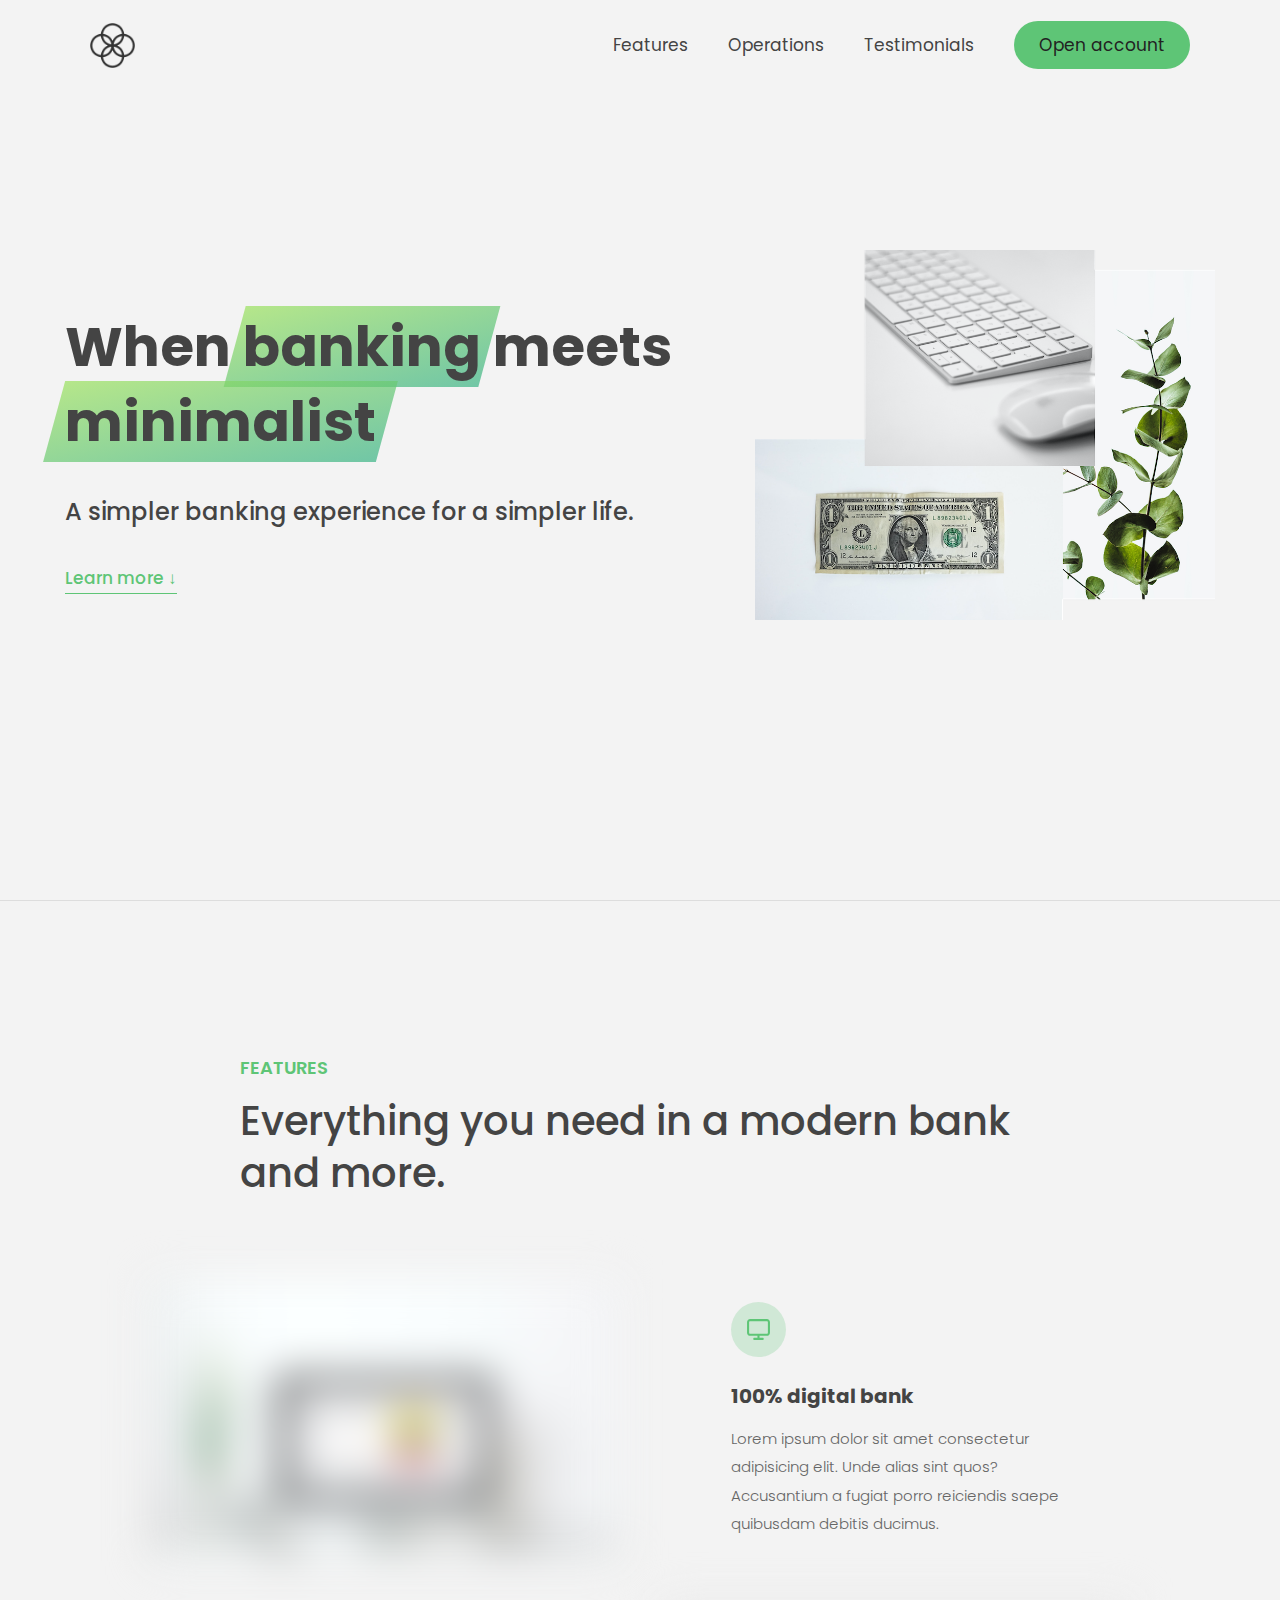
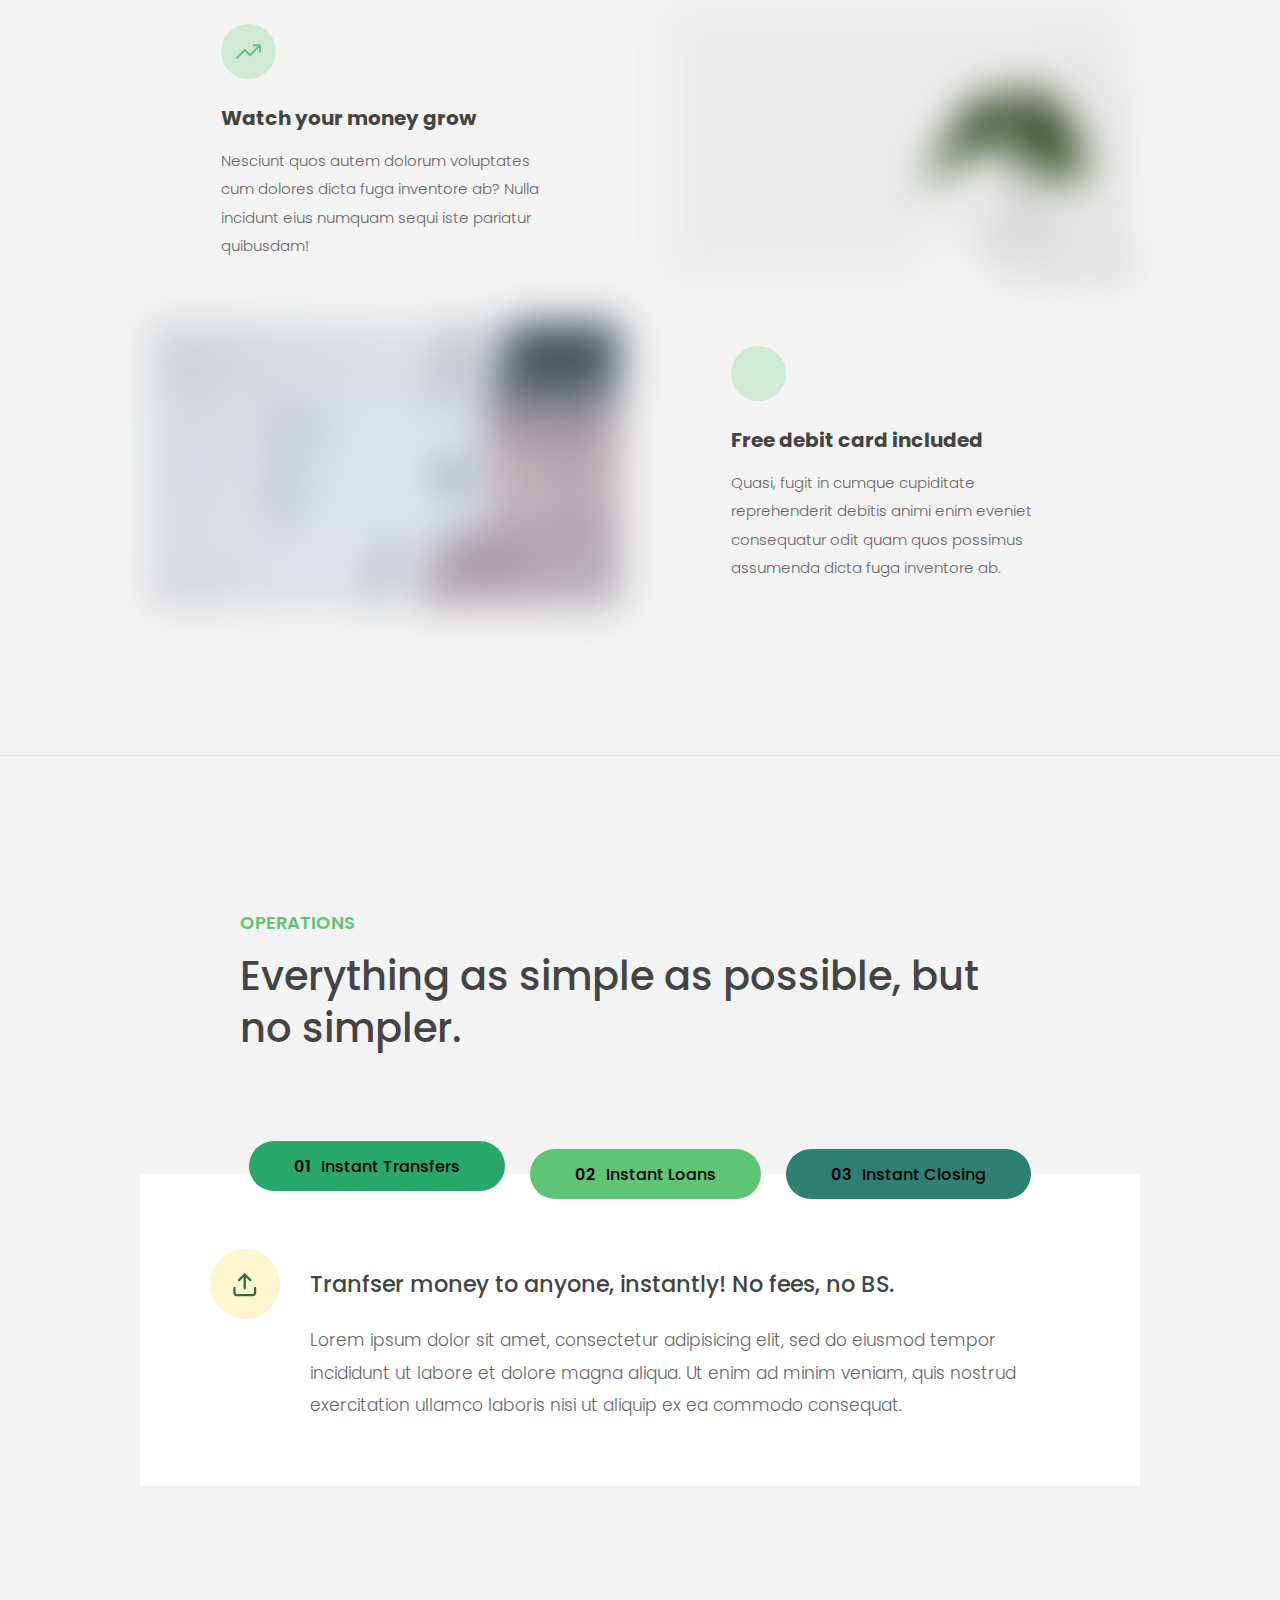
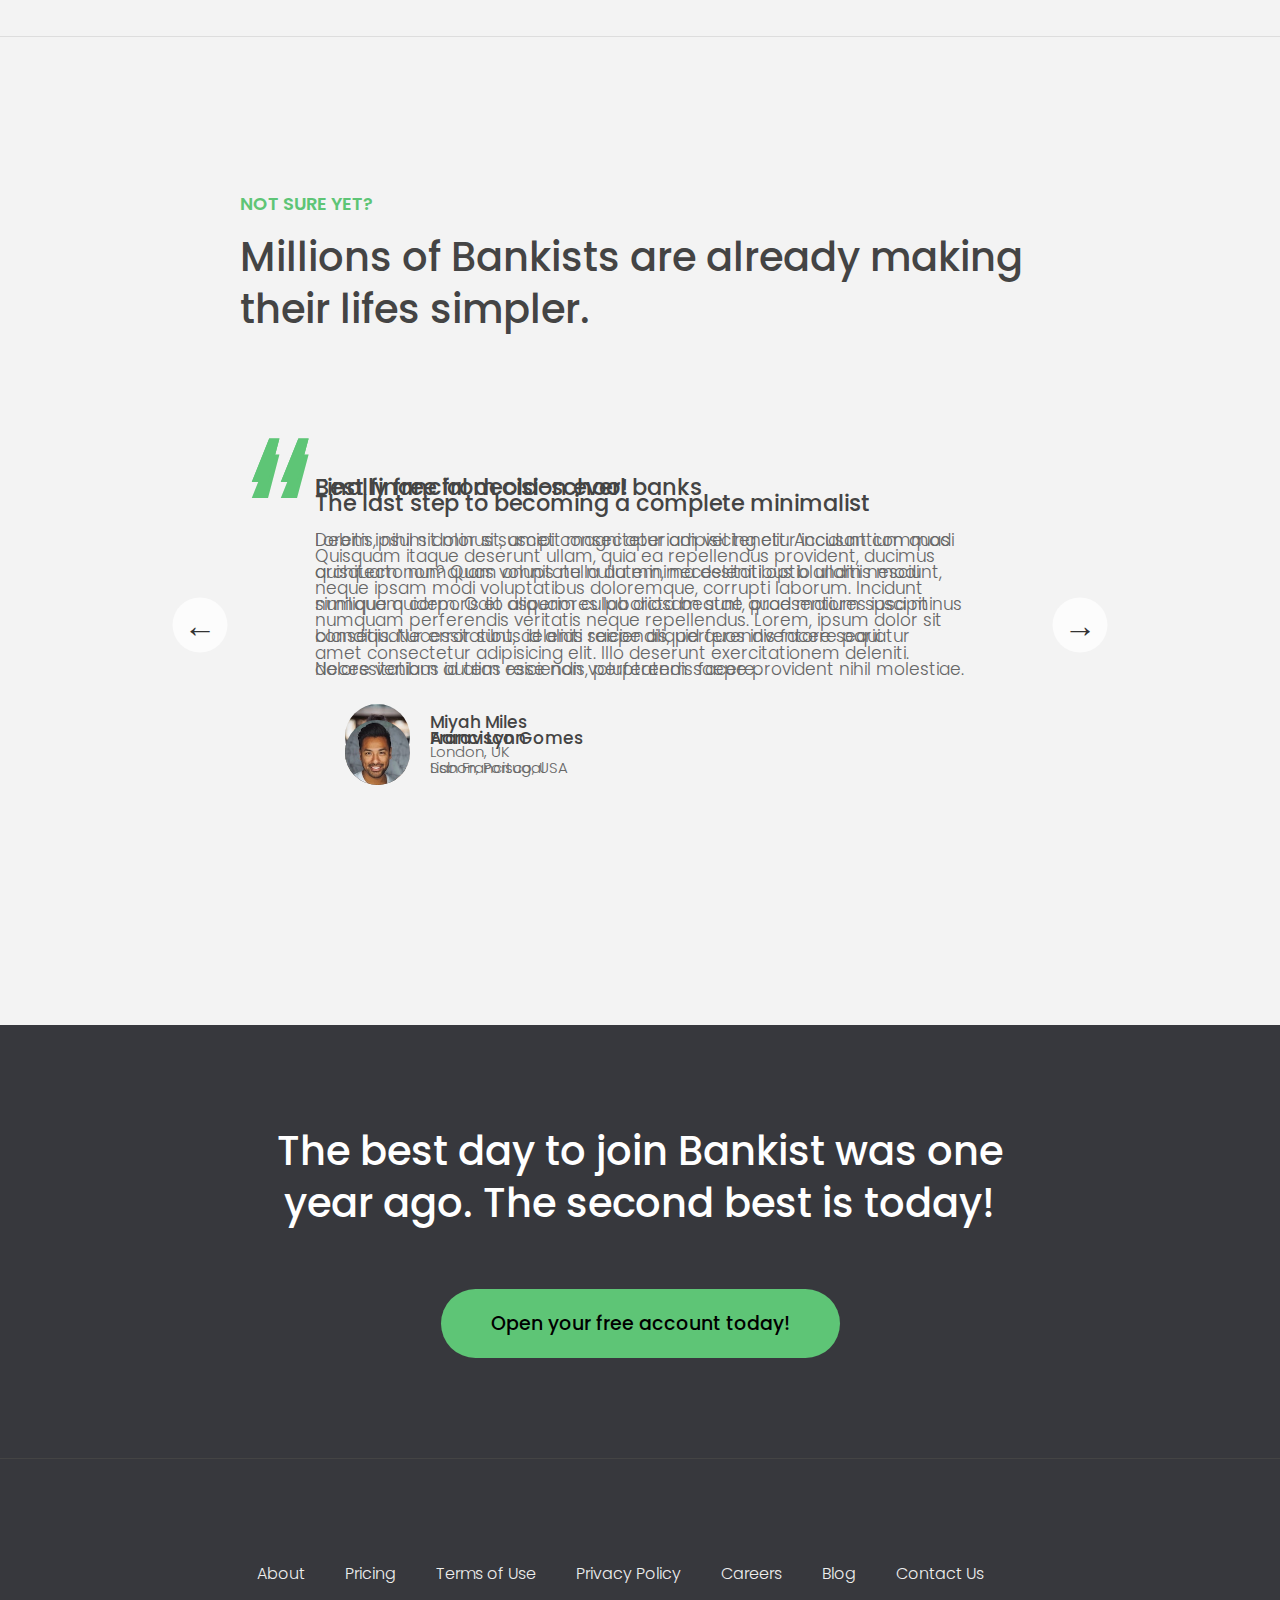
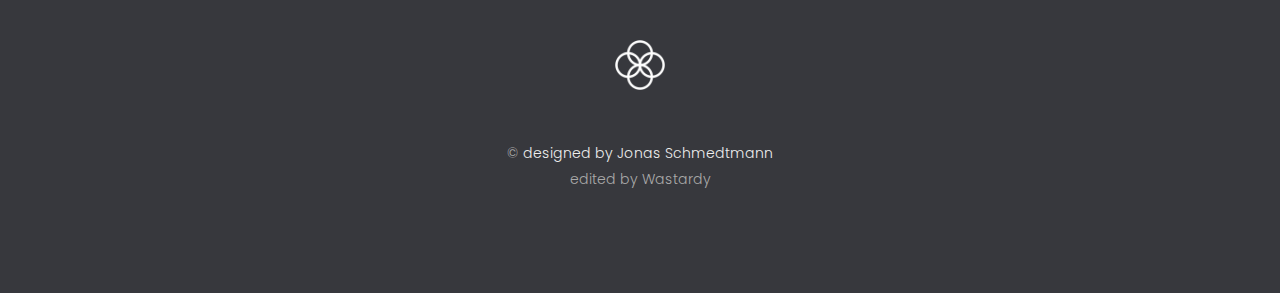
==== website.html @ ee753b6b "add initial files for work with bank website part" ====
<!DOCTYPE html>
<html lang="en">
    <head>
        <meta charset="UTF-8" />
        <meta name="viewport" content="width=device-width, initial-scale=1.0" />
        <meta http-equiv="X-UA-Compatible" content="ie=edge" />
        <link rel="shortcut icon" type="image/png" href="img/icon.png" />

        <link
            href="https://fonts.googleapis.com/css?family=Poppins:300,400,500,600&display=swap"
            rel="stylesheet"
        />
        <link rel="stylesheet" href="./css/website.css" />
        <title>Web Bank | When Banking meets Minimalist</title>
    </head>
    <body>
        <header class="header">
            <nav class="nav">
                <img
                    src="./images/logo.png"
                    alt="Bank logo"
                    class="nav__logo"
                    id="logo"
                />
                <ul class="nav__links">
                    <li class="nav__item">
                        <a class="nav__link" href="#section--1">
                            Features
                        </a>
                    </li>
                    <li class="nav__item">
                        <a class="nav__link" href="#section--2">
                            Operations
                        </a>
                    </li>
                    <li class="nav__item">
                        <a class="nav__link" href="#section--3">
                            Testimonials
                        </a>
                    </li>
                    <li class="nav__item">
                        <a class="nav__link nav__link--btn btn--show-modal" href="#">
                            Open account
                        </a>
                    </li>
                </ul>
            </nav>

            <div class="header__title">
                <h1>
                When
                <!-- Green highlight effect -->
                <span class="highlight">banking</span>
                meets<br />
                <span class="highlight">minimalist</span>
                </h1>
                <h4>A simpler banking experience for a simpler life.</h4>
                <button class="btn--text btn--scroll-to">Learn more &DownArrow;</button>
                <img
                    src="./images/hero.png"
                    class="header__img"
                    alt="Minimalist bank items"
                />
            </div>
        </header>

        <section class="section" id="section--1">
            <div class="section__title">
                <h2 class="section__description">Features</h2>
                <h3 class="section__header">
                    Everything you need in a modern bank and more.
                </h3>
            </div>

            <div class="features">
                <img
                    src="./images/digital_lazy.jpg"
                    data-src="img/digital.jpg"
                    alt="Computer"
                    class="features__img lazy-img"
                />
                <div class="features__feature">
                    <div class="features__icon">
                        <svg>
                        <use xlink:href="./images/icons.svg#icon-monitor"></use>
                        </svg>
                    </div>
                    <h5 class="features__header">100% digital bank</h5>
                    <p>
                        Lorem ipsum dolor sit amet consectetur adipisicing elit. Unde alias
                        sint quos? Accusantium a fugiat porro reiciendis saepe quibusdam
                        debitis ducimus.
                    </p>
                </div>

                <div class="features__feature">
                    <div class="features__icon">
                        <svg>
                            <use xlink:href="./images/icons.svg#icon-trending-up"></use>
                        </svg>
                    </div>
                    <h5 class="features__header">Watch your money grow</h5>
                    <p>
                        Nesciunt quos autem dolorum voluptates cum dolores dicta fuga
                        inventore ab? Nulla incidunt eius numquam sequi iste pariatur
                        quibusdam!
                    </p>
                </div>
                <img
                    src="./images/grow_lazy.jpg"
                    data-src="img/grow.jpg"
                    alt="Plant"
                    class="features__img lazy-img"
                />

                <img
                    src="./images/card_lazy.jpg"
                    data-src="img/card.jpg"
                    alt="Credit card"
                    class="features__img lazy-img"
                />
                <div class="features__feature">
                    <div class="features__icon">
                        <svg>
                            <use xlink:href="img/icons.svg#icon-credit-card"></use>
                        </svg>
                    </div>
                    <h5 class="features__header">Free debit card included</h5>
                    <p>
                        Quasi, fugit in cumque cupiditate reprehenderit debitis animi enim
                        eveniet consequatur odit quam quos possimus assumenda dicta fuga
                        inventore ab.
                    </p>
                </div>
            </div>
        </section>

        <section class="section" id="section--2">
            <div class="section__title">
                <h2 class="section__description">Operations</h2>
                <h3 class="section__header">
                    Everything as simple as possible, but no simpler.
                </h3>
            </div>

            <div class="operations">
                <div class="operations__tab-container">
                    <button
                        class="btn operations__tab operations__tab--1 operations__tab--active"
                        data-tab="1"
                    >
                        <span>01</span>Instant Transfers
                    </button>
                    <button class="btn operations__tab operations__tab--2" data-tab="2">
                        <span>02</span>Instant Loans
                    </button>
                    <button class="btn operations__tab operations__tab--3" data-tab="3">
                        <span>03</span>Instant Closing
                    </button>
                </div>

                <div class="operations__content operations__content--1 operations__content--active">
                    <div class="operations__icon operations__icon--1">
                        <svg>
                            <use xlink:href="./images/icons.svg#icon-upload"></use>
                        </svg>
                    </div>
                    <h5 class="operations__header">
                        Tranfser money to anyone, instantly! No fees, no BS.
                    </h5>
                    <p>
                        Lorem ipsum dolor sit amet, consectetur adipisicing elit, sed do
                        eiusmod tempor incididunt ut labore et dolore magna aliqua. Ut enim
                        ad minim veniam, quis nostrud exercitation ullamco laboris nisi ut
                        aliquip ex ea commodo consequat.
                    </p>
                </div>

                <div class="operations__content operations__content--2">
                    <div class="operations__icon operations__icon--2">
                        <svg>
                            <use xlink:href="./images/icons.svg#icon-home"></use>
                        </svg>
                    </div>
                    <h5 class="operations__header">
                        Buy a home or make your dreams come true, with instant loans.
                    </h5>
                    <p>
                        Duis aute irure dolor in reprehenderit in voluptate velit esse
                        cillum dolore eu fugiat nulla pariatur. Excepteur sint occaecat
                        cupidatat non proident, sunt in culpa qui officia deserunt mollit
                        anim id est laborum.
                    </p>
                </div>

                <div class="operations__content operations__content--3">
                    <div class="operations__icon operations__icon--3">
                        <svg>
                        <use xlink:href="img/icons.svg#icon-user-x"></use>
                        </svg>
                    </div>
                    <h5 class="operations__header">
                        No longer need your account? No problem! Close it instantly.
                    </h5>
                    <p>
                        Excepteur sint occaecat cupidatat non proident, sunt in culpa qui
                        officia deserunt mollit anim id est laborum. Ut enim ad minim
                        veniam, quis nostrud exercitation ullamco laboris nisi ut aliquip ex
                        ea commodo consequat.
                    </p>
                </div>
            </div>
        </section>

        <section class="section" id="section--3">
            <div class="section__title section__title--testimonials">
                <h2 class="section__description">Not sure yet?</h2>
                <h3 class="section__header">
                    Millions of Bankists are already making their lifes simpler.
                </h3>
            </div>

            <div class="slider">
                <div class="slide slide--1">
                    <div class="testimonial">
                        <h5 class="testimonial__header">Best financial decision ever!</h5>
                        <blockquote class="testimonial__text">
                            Lorem ipsum dolor sit, amet consectetur adipisicing elit.
                            Accusantium quas quisquam non? Quas voluptate nulla minima
                            deleniti optio ullam nesciunt, numquam corporis et asperiores
                            laboriosam sunt, praesentium suscipit blanditiis. Necessitatibus
                            id alias reiciendis, perferendis facere pariatur dolore veniam
                            autem esse non voluptatem saepe provident nihil molestiae.
                        </blockquote>
                        <address class="testimonial__author">
                            <img 
                                src="./images/user_1.jpg" 
                                alt="" 
                                class="testimonial__photo"
                            />
                            <h6 class="testimonial__name">Aarav Lynn</h6>
                            <p class="testimonial__location">San Francisco, USA</p>
                        </address>
                    </div>
                </div>

                <div class="slide slide--2">
                    <div class="testimonial">
                        <h5 class="testimonial__header">
                            The last step to becoming a complete minimalist
                        </h5>
                        <blockquote class="testimonial__text">
                            Quisquam itaque deserunt ullam, quia ea repellendus provident,
                            ducimus neque ipsam modi voluptatibus doloremque, corrupti
                            laborum. Incidunt numquam perferendis veritatis neque repellendus.
                            Lorem, ipsum dolor sit amet consectetur adipisicing elit. Illo
                            deserunt exercitationem deleniti.
                        </blockquote>
                        <address class="testimonial__author">
                            <img 
                                src="./images/user_2.jpg" 
                                alt="" 
                                class="testimonial__photo" 
                            />
                            <h6 class="testimonial__name">Miyah Miles</h6>
                            <p class="testimonial__location">London, UK</p>
                        </address>
                </div>
                </div>

                <div class="slide slide--3">
                    <div class="testimonial">
                        <h5 class="testimonial__header">
                            Finally free from old-school banks
                        </h5>
                        <blockquote class="testimonial__text">
                            Debitis, nihil sit minus suscipit magni aperiam vel tenetur
                            incidunt commodi architecto numquam omnis nulla autem,
                            necessitatibus blanditiis modi similique quidem. Odio aliquam
                            culpa dicta beatae quod maiores ipsa minus consequatur error sunt,
                            deleniti saepe aliquid quos inventore sequi. Necessitatibus id
                            alias reiciendis, perferendis facere.
                        </blockquote>
                        <address class="testimonial__author">
                            <img 
                                src="./images/user_3.jpg" 
                                alt="" 
                                class="testimonial__photo" 
                            />
                            <h6 class="testimonial__name">Francisco Gomes</h6>
                            <p class="testimonial__location">Lisbon, Portugal</p>
                        </address>
                    </div>
                </div>

                <!-- <div class="slide"><img src="img/img-1.jpg" alt="Photo 1" /></div>
                <div class="slide"><img src="img/img-2.jpg" alt="Photo 2" /></div>
                <div class="slide"><img src="img/img-3.jpg" alt="Photo 3" /></div>
                <div class="slide"><img src="img/img-4.jpg" alt="Photo 4" /></div> -->
                <button class="slider__btn slider__btn--left">
                    &larr;
                </button>
                <button class="slider__btn slider__btn--right">
                    &rarr;
                </button>
                <div class="dots"></div>
            </div>
        </section>

        <section class="section section--sign-up">
            <div class="section__title">
                <h3 class="section__header">
                    The best day to join Bankist was one year 
                    ago. The second best is today!
                </h3>
            </div>
            <button class="btn btn--show-modal">
                Open your free account today!
            </button>
        </section>

        <footer class="footer">
            <ul class="footer__nav">
                <li class="footer__item">
                    <a class="footer__link" href="#">About</a>
                </li>
                <li class="footer__item">
                    <a class="footer__link" href="#">Pricing</a>
                </li>
                <li class="footer__item">
                    <a class="footer__link" href="#">Terms of Use</a>
                </li>
                <li class="footer__item">
                    <a class="footer__link" href="#">Privacy Policy</a>
                </li>
                <li class="footer__item">
                    <a class="footer__link" href="#">Careers</a>
                </li>
                <li class="footer__item">
                    <a class="footer__link" href="#">Blog</a>
                </li>
                <li class="footer__item">
                    <a class="footer__link" href="#">Contact Us</a>
                </li>
            </ul>
            <img 
                src="./images/icon.png" 
                alt="Logo" 
                class="footer__logo" 
            />
            <p class="footer__copyright">
                &copy;
                <a
                    class="footer__link twitter-link"
                    target="_blank"
                    href="https://twitter.com/jonasschmedtman"
                >
                    designed by  Jonas Schmedtmann
                </a>
                
            </p>
            <p class="footer__copyright">edited by Wastardy</p>
        </footer>

        <div class="modal hidden">
            <button class="btn--close-modal">
                &times;
            </button>
            <h2 class="modal__header">
                Open your bank account <br />in just 
                <span class="highlight">5 minutes</span>
            </h2>
            <form class="modal__form">
                <label>First Name</label>
                <input type="text" />
                <label>Last Name</label>
                <input type="text" />
                <label>Email Address</label>
                <input type="email" />
                <button class="btn">Next step &rarr;</button>
            </form>
        </div>
        <div class="overlay hidden"></div>

        <script src="./js/website.js"></script>
    </body>
</html>
---- css/website.css ----
/* The page is NOT responsive. You can implement responsiveness yourself if you wanna have some fun 😃 */

:root {
    --color-primary: #5ec576;
    --color-secondary: #28a969;
    --color-tertiary: #2e8075;
    --color-primary-darker: #4bbb7d;
    --color-secondary-darker: #266f4a;
    --color-tertiary-darker: #26433e;
    --color-primary-opacity: #5ec5763a;
    --color-secondary-opacity: #ffcd0331;
    --color-tertiary-opacity: #ff58602d;
    --gradient-primary: linear-gradient(to top left, #39b385, #9be15d);
    --gradient-secondary: linear-gradient(to top left, #266f4a, #63e4a1);
}

* {
    margin: 0;
    padding: 0;
    box-sizing: inherit;
}

html {
    font-size: 62.5%;
    box-sizing: border-box;
}

body {
    font-family: 'Poppins', sans-serif;
    font-weight: 300;
    color: #444;
    line-height: 1.9;
    background-color: #f3f3f3;
}

/* GENERAL ELEMENTS */
.section {
    padding: 15rem 3rem;
    border-top: 1px solid #ddd;

    transition: transform 1s, opacity 1s;
}

.section--hidden {
    opacity: 0;
    transform: translateY(8rem);
}

.section__title {
    max-width: 80rem;
    margin: 0 auto 8rem auto;
}

.section__description {
    font-size: 1.8rem;
    font-weight: 600;
    text-transform: uppercase;
    color: var(--color-primary);
    margin-bottom: 1rem;
}

.section__header {
    font-size: 4rem;
    line-height: 1.3;
    font-weight: 500;
}

.btn {
    display: inline-block;
    background-color: var(--color-primary);
    font-size: 1.6rem;
    font-family: inherit;
    font-weight: 500;
    border: none;
    padding: 1.25rem 4.5rem;
    border-radius: 10rem;
    cursor: pointer;
    transition: all 0.3s;
}

.btn:hover {
    background-color: var(--color-primary-darker);
}

.btn--text {
    display: inline-block;
    background: none;
    font-size: 1.7rem;
    font-family: inherit;
    font-weight: 500;
    color: var(--color-primary);
    border: none;
    border-bottom: 1px solid currentColor;
    padding-bottom: 2px;
    cursor: pointer;
    transition: all 0.3s;
}

p {
    color: #666;
}

/* This is BAD for accessibility! Don't do in the real world! */
button:focus {
    outline: none;
}

img {
    transition: filter 0.5s;
}

.lazy-img {
    filter: blur(20px);
}

/* NAVIGATION */
.nav {
    display: flex;
    justify-content: space-between;
    align-items: center;
    height: 9rem;
    width: 100%;
    padding: 0 6rem;
    z-index: 100;
}

/* nav and stickly class at the same time */
.nav.sticky {
    position: fixed;
    background-color: rgba(255, 255, 255, 0.95);
}

.nav__logo {
    height: 4.5rem;
    transition: all 0.3s;
}

.nav__links {
    display: flex;
    align-items: center;
    list-style: none;
}

.nav__item {
    margin-left: 4rem;
}

.nav__link:link,
.nav__link:visited {
    font-size: 1.7rem;
    font-weight: 400;
    color: inherit;
    text-decoration: none;
    display: block;
    transition: all 0.3s;
}

.nav__link--btn:link,
.nav__link--btn:visited {
    padding: 0.8rem 2.5rem;
    border-radius: 3rem;
    background-color: var(--color-primary);
    color: #222;
}

.nav__link--btn:hover,
.nav__link--btn:active {
    color: inherit;
    background-color: var(--color-primary-darker);
    color: #333;
}

/* HEADER */
.header {
    padding: 0 3rem;
    height: 100vh;
    display: flex;
    flex-direction: column;
    align-items: center;
}

.header__title {
    flex: 1;

    max-width: 115rem;
    display: grid;
    grid-template-columns: 3fr 2fr;
    row-gap: 3rem;
    align-content: center;
    justify-content: center;

    align-items: start;
    justify-items: start;
}

h1 {
    font-size: 5.5rem;
    line-height: 1.35;
}

h4 {
    font-size: 2.4rem;
    font-weight: 500;
}

.header__img {
    width: 100%;
    grid-column: 2 / 3;
    grid-row: 1 / span 4;
    transform: translateY(-6rem);
}

.highlight {
    position: relative;
}

.highlight::after {
    display: block;
    content: '';
    position: absolute;
    bottom: 0;
    left: 0;
    height: 100%;
    width: 100%;
    z-index: -1;
    opacity: 0.7;
    transform: scale(1.07, 1.05) skewX(-15deg);
    background-image: var(--gradient-primary);
}

/* FEATURES */
.features {
    display: grid;
    grid-template-columns: 1fr 1fr;
    gap: 4rem;
    margin: 0 12rem;
}

.features__img {
    width: 100%;
}

.features__feature {
    align-self: center;
    justify-self: center;
    width: 70%;
    font-size: 1.5rem;
}

.features__icon {
    display: flex;
    align-items: center;
    justify-content: center;
    background-color: var(--color-primary-opacity);
    height: 5.5rem;
    width: 5.5rem;
    border-radius: 50%;
    margin-bottom: 2rem;
}

.features__icon svg {
    height: 2.5rem;
    width: 2.5rem;
    fill: var(--color-primary);
}

.features__header {
    font-size: 2rem;
    margin-bottom: 1rem;
}

/* OPERATIONS */
.operations {
    max-width: 100rem;
    margin: 12rem auto 0 auto;

    background-color: #fff;
}

.operations__tab-container {
    display: flex;
    justify-content: center;
}

.operations__tab {
    margin-right: 2.5rem;
    transform: translateY(-50%);
}

.operations__tab span {
    margin-right: 1rem;
    font-weight: 600;
    display: inline-block;
}

.operations__tab--1 {
    background-color: var(--color-secondary);
}

.operations__tab--1:hover {
    background-color: var(--color-secondary-darker);
}

.operations__tab--3 {
    background-color: var(--color-tertiary);
    margin: 0;
}

.operations__tab--3:hover {
    background-color: var(--color-tertiary-darker);
}

.operations__tab--active {
    transform: translateY(-66%);
}

.operations__content {
    display: none;

    /* JUST PRESENTATIONAL */
    font-size: 1.7rem;
    padding: 2.5rem 7rem 6.5rem 7rem;
}

.operations__content--active {
    display: grid;
    grid-template-columns: 7rem 1fr;
    column-gap: 3rem;
    row-gap: 0.5rem;
}

.operations__header {
    font-size: 2.25rem;
    font-weight: 500;
    align-self: center;
}

.operations__icon {
    display: flex;
    align-items: center;
    justify-content: center;
    height: 7rem;
    width: 7rem;
    border-radius: 50%;
}

.operations__icon svg {
    height: 2.75rem;
    width: 2.75rem;
}

.operations__content p {
    grid-column: 2;
}

.operations__icon--1 {
    background-color: var(--color-secondary-opacity);
}
.operations__icon--2 {
    background-color: var(--color-primary-opacity);
}
.operations__icon--3 {
    background-color: var(--color-tertiary-opacity);
}
.operations__icon--1 svg {
    fill: var(--color-secondary-darker);
}
.operations__icon--2 svg {
    fill: var(--color-primary);
}
.operations__icon--3 svg {
    fill: var(--color-tertiary);
}

/* SLIDER */
.slider {
    max-width: 100rem;
    height: 50rem;
    margin: 0 auto;
    position: relative;

    /* IN THE END */
    overflow: hidden;
}

.slide {
    position: absolute;
    top: 0;
    width: 100%;
    height: 50rem;

    display: flex;
    align-items: center;
    justify-content: center;

    /* THIS creates the animation! */
    transition: transform 1s;
}

.slide > img {
    /* Only for images that have different size than slide */
    width: 100%;
    height: 100%;
    object-fit: cover;
}

.slider__btn {
    position: absolute;
    top: 50%;
    z-index: 10;

    border: none;
    background: rgba(255, 255, 255, 0.7);
    font-family: inherit;
    color: #333;
    border-radius: 50%;
    height: 5.5rem;
    width: 5.5rem;
    font-size: 3.25rem;
    cursor: pointer;
}

.slider__btn--left {
    left: 6%;
    transform: translate(-50%, -50%);
}

.slider__btn--right {
    right: 6%;
    transform: translate(50%, -50%);
}

.dots {
    position: absolute;
    bottom: 5%;
    left: 50%;
    transform: translateX(-50%);
    display: flex;
}

.dots__dot {
    border: none;
    background-color: #b9b9b9;
    opacity: 0.7;
    height: 1rem;
    width: 1rem;
    border-radius: 50%;
    margin-right: 1.75rem;
    cursor: pointer;
    transition: all 0.5s;

    /* Only necessary when overlying images */
    /* box-shadow: 0 0.6rem 1.5rem rgba(0, 0, 0, 0.7); */
}

.dots__dot:last-child {
    margin: 0;
}

.dots__dot--active {
    /* background-color: #fff; */
    background-color: #888;
    opacity: 1;
}

/* TESTIMONIALS */
.testimonial {
    width: 65%;
    position: relative;
}

.testimonial::before {
    content: '\201C';
    position: absolute;
    top: -5.7rem;
    left: -6.8rem;
    line-height: 1;
    font-size: 20rem;
    font-family: inherit;
    color: var(--color-primary);
    z-index: -1;
}

.testimonial__header {
    font-size: 2.25rem;
    font-weight: 500;
    margin-bottom: 1.5rem;
}

.testimonial__text {
    font-size: 1.7rem;
    margin-bottom: 3.5rem;
    color: #666;
}

.testimonial__author {
    margin-left: 3rem;
    font-style: normal;

    display: grid;
    grid-template-columns: 6.5rem 1fr;
    column-gap: 2rem;
}

.testimonial__photo {
    grid-row: 1 / span 2;
    width: 6.5rem;
    border-radius: 50%;
}

.testimonial__name {
    font-size: 1.7rem;
    font-weight: 500;
    align-self: end;
    margin: 0;
}

.testimonial__location {
    font-size: 1.5rem;
}

.section__title--testimonials {
    margin-bottom: 4rem;
}

/* SIGNUP */
.section--sign-up {
    background-color: #37383d;
    border-top: none;
    border-bottom: 1px solid #444;
    text-align: center;
    padding: 10rem 3rem;
}

.section--sign-up .section__header {
    color: #fff;
    text-align: center;
}

.section--sign-up .section__title {
    margin-bottom: 6rem;
}

.section--sign-up .btn {
    font-size: 1.9rem;
    padding: 2rem 5rem;
}

/* FOOTER */
.footer {
    padding: 10rem 3rem;
    background-color: #37383d;
}

.footer__nav {
    list-style: none;
    display: flex;
    justify-content: center;
    margin-bottom: 5rem;
}

.footer__item {
    margin-right: 4rem;
}

.footer__link {
    font-size: 1.6rem;
    color: #eee;
    text-decoration: none;
}

.footer__logo {
    height: 5rem;
    display: block;
    margin: 0 auto;
    margin-bottom: 5rem;
}

.footer__copyright {
    font-size: 1.4rem;
    color: #aaa;
    text-align: center;
}

.footer__copyright .footer__link {
    font-size: 1.4rem;
}

/* MODAL WINDOW */
.modal {
    position: fixed;
    top: 50%;
    left: 50%;
    transform: translate(-50%, -50%);
    max-width: 60rem;
    background-color: #f3f3f3;
    padding: 5rem 6rem;
    box-shadow: 0 4rem 6rem rgba(0, 0, 0, 0.3);
    z-index: 1000;
    transition: all 0.5s;
}

.overlay {
    position: fixed;
    top: 0;
    left: 0;
    width: 100%;
    height: 100%;
    background-color: rgba(0, 0, 0, 0.5);
    backdrop-filter: blur(4px);
    z-index: 100;
    transition: all 0.5s;
}

.modal__header {
    font-size: 3.25rem;
    margin-bottom: 4.5rem;
    line-height: 1.5;
}

.modal__form {
    margin: 0 3rem;
    display: grid;
    grid-template-columns: 1fr 2fr;
    align-items: center;
    gap: 2.5rem;
}

.modal__form label {
    font-size: 1.7rem;
    font-weight: 500;
}

.modal__form input {
    font-size: 1.7rem;
    padding: 1rem 1.5rem;
    border: 1px solid #ddd;
    border-radius: 0.5rem;
}

.modal__form button {
    grid-column: 1 / span 2;
    justify-self: center;
    margin-top: 1rem;
}

.btn--close-modal {
    font-family: inherit;
    color: inherit;
    position: absolute;
    top: 0.5rem;
    right: 2rem;
    font-size: 4rem;
    cursor: pointer;
    border: none;
    background: none;
}

.hidden {
    visibility: hidden;
    opacity: 0;
}

/* COOKIE MESSAGE */
.cookie-message {
    display: flex;
    align-items: center;
    justify-content: space-evenly;
    width: 100%;
    background-color: white;
    color: #bbb;
    font-size: 1.5rem;
    font-weight: 400;
}
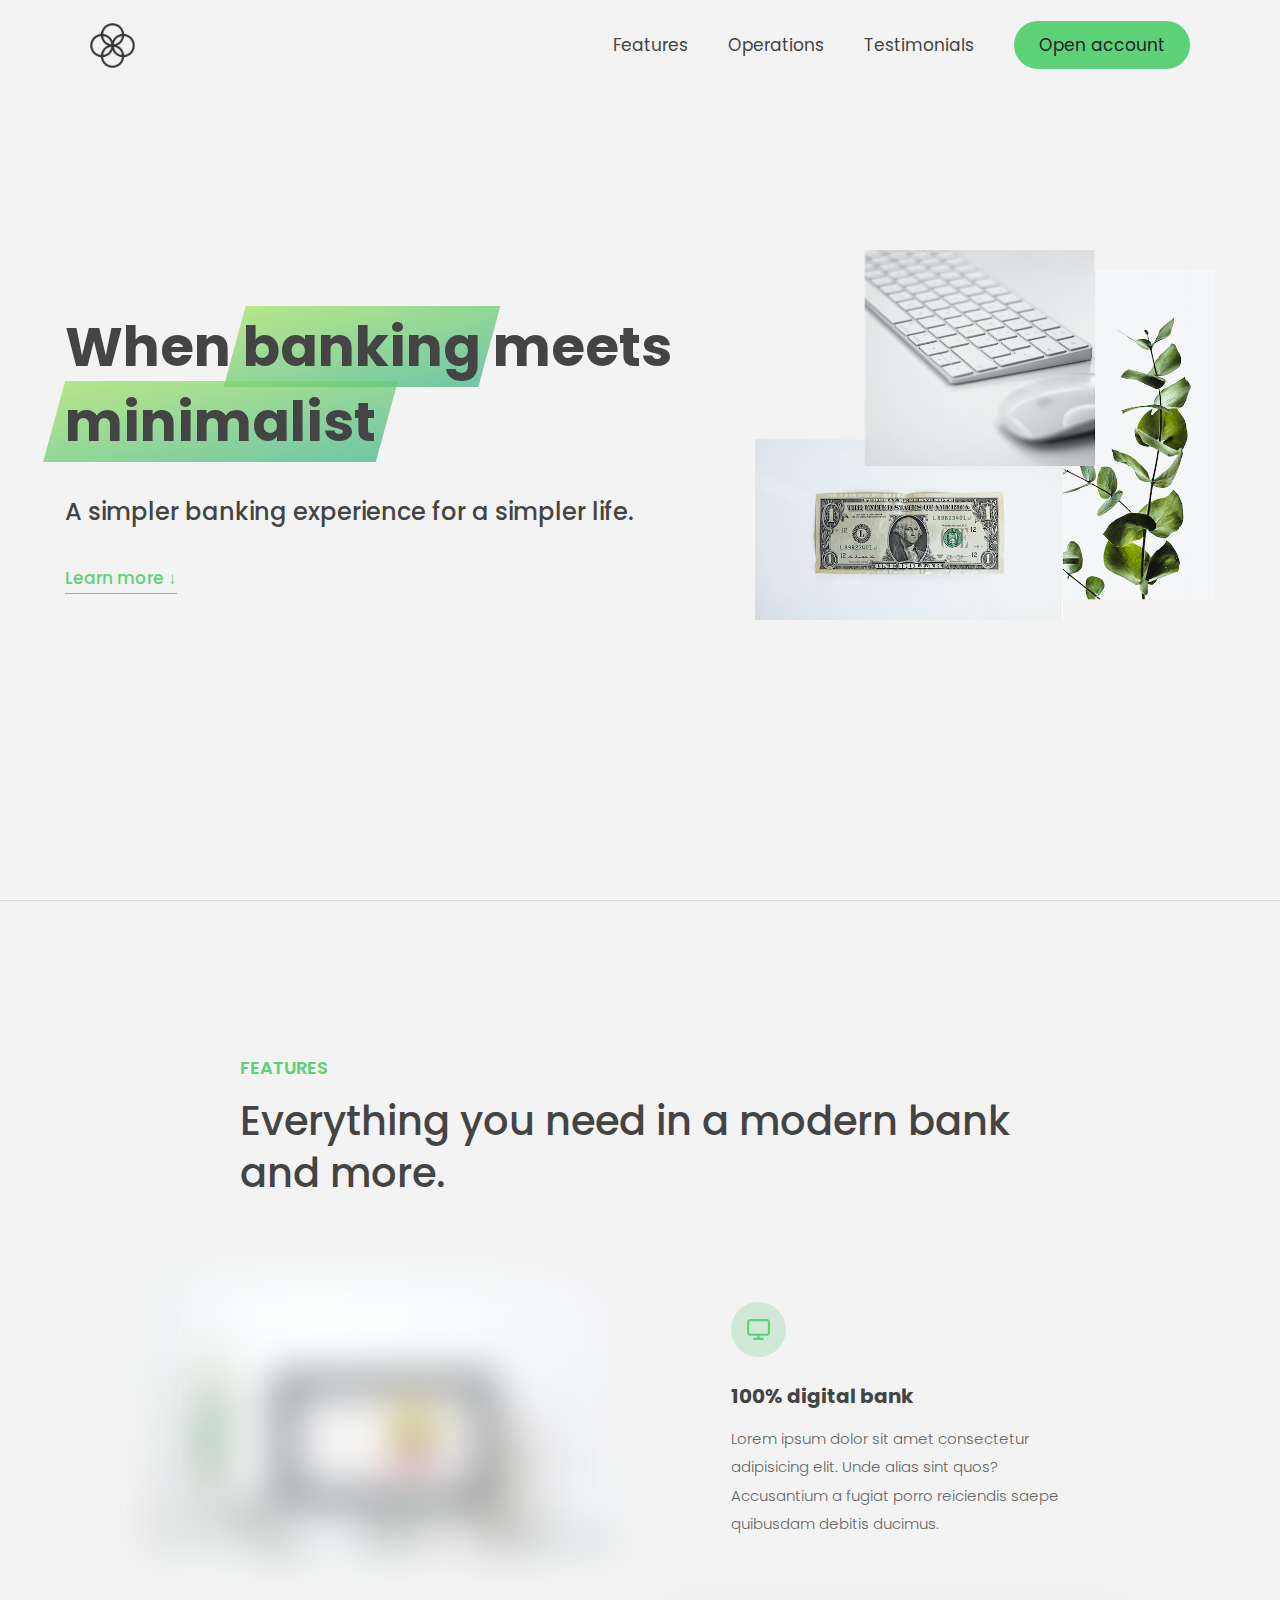
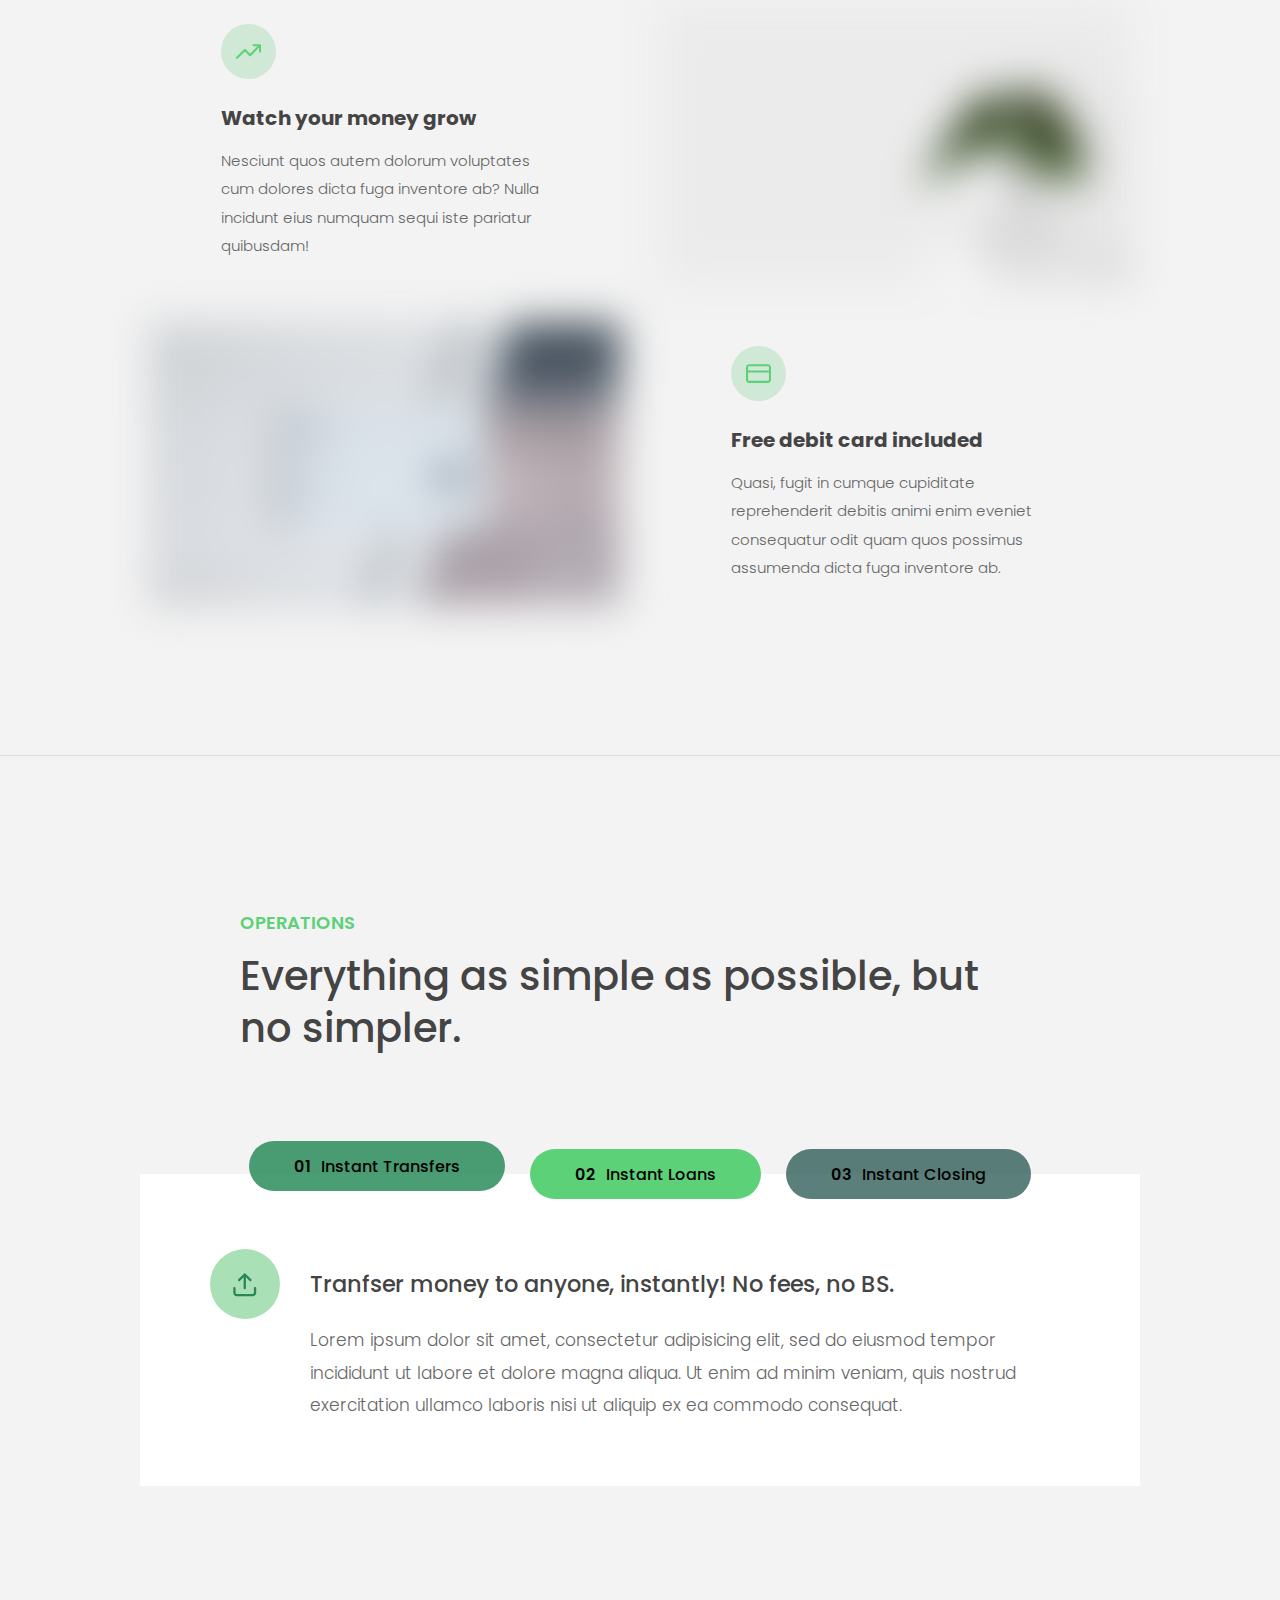
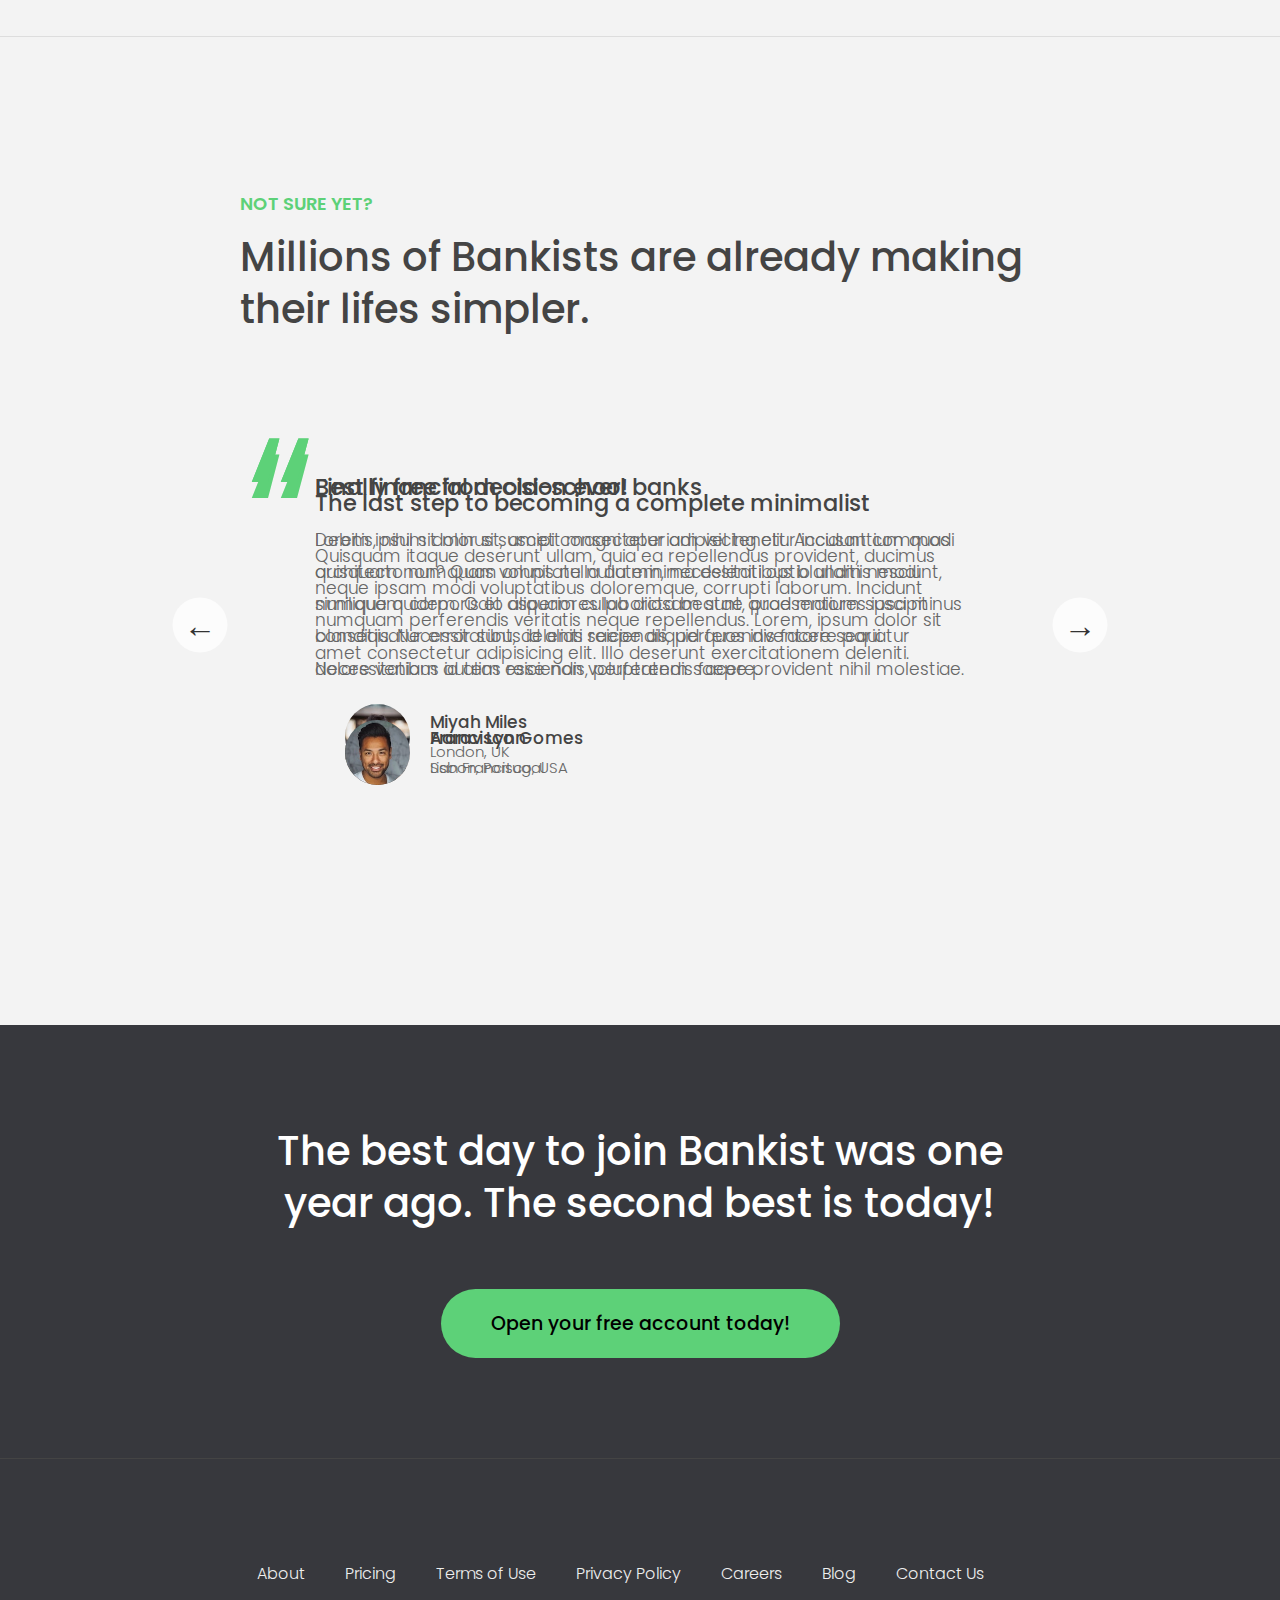
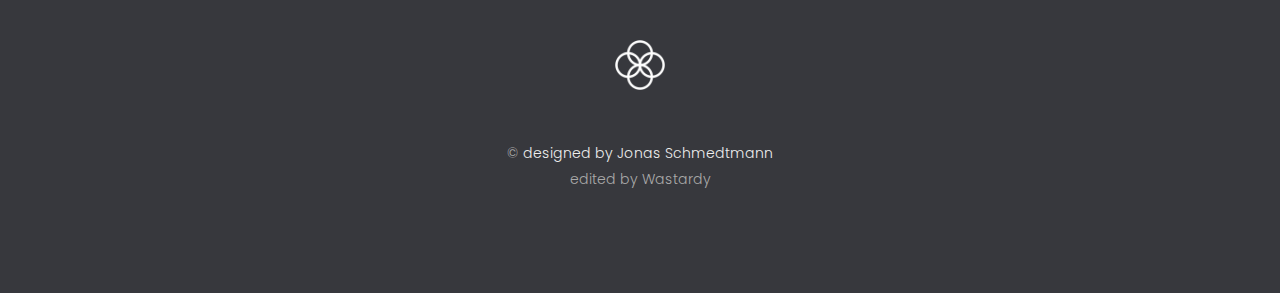
==== commit affcb982: "set up files to work with website" ====
--- a/website.html
+++ b/website.html
@@ -11,7 +11,7 @@
             rel="stylesheet"
         />
         <link rel="stylesheet" href="./css/website.css" />
-        <title>Web Bank | When Banking meets Minimalist</title>
+        <title>Web Bank</title>
     </head>
     <body>
         <header class="header">
@@ -122,7 +122,7 @@
                 <div class="features__feature">
                     <div class="features__icon">
                         <svg>
-                            <use xlink:href="img/icons.svg#icon-credit-card"></use>
+                            <use xlink:href="./images/icons.svg#icon-credit-card"></use>
                         </svg>
                     </div>
                     <h5 class="features__header">Free debit card included</h5>
@@ -196,7 +196,7 @@
                 <div class="operations__content operations__content--3">
                     <div class="operations__icon operations__icon--3">
                         <svg>
-                        <use xlink:href="img/icons.svg#icon-user-x"></use>
+                        <use xlink:href="./images/icons.svg#icon-user-x"></use>
                         </svg>
                     </div>
                     <h5 class="operations__header">
--- a/css/website.css
+++ b/css/website.css
@@ -1,15 +1,15 @@
 /* The page is NOT responsive. You can implement responsiveness yourself if you wanna have some fun 😃 */
 
 :root {
-    --color-primary: #5ec576;
-    --color-secondary: #28a969;
-    --color-tertiary: #2e8075;
-    --color-primary-darker: #4bbb7d;
-    --color-secondary-darker: #266f4a;
-    --color-tertiary-darker: #26433e;
+    --color-primary: #5dd178;
+    --color-secondary: #1d8551cb;
+    --color-tertiary: #194b44b6;
+    --color-primary-darker: #30c272;
+    --color-secondary-darker: #278757;
+    --color-tertiary-darker: #0e342fb6;
     --color-primary-opacity: #5ec5763a;
-    --color-secondary-opacity: #ffcd0331;
-    --color-tertiary-opacity: #ff58602d;
+    --color-secondary-opacity: #5ec57687;
+    --color-tertiary-opacity: #26433e47;
     --gradient-primary: linear-gradient(to top left, #39b385, #9be15d);
     --gradient-secondary: linear-gradient(to top left, #266f4a, #63e4a1);
 }
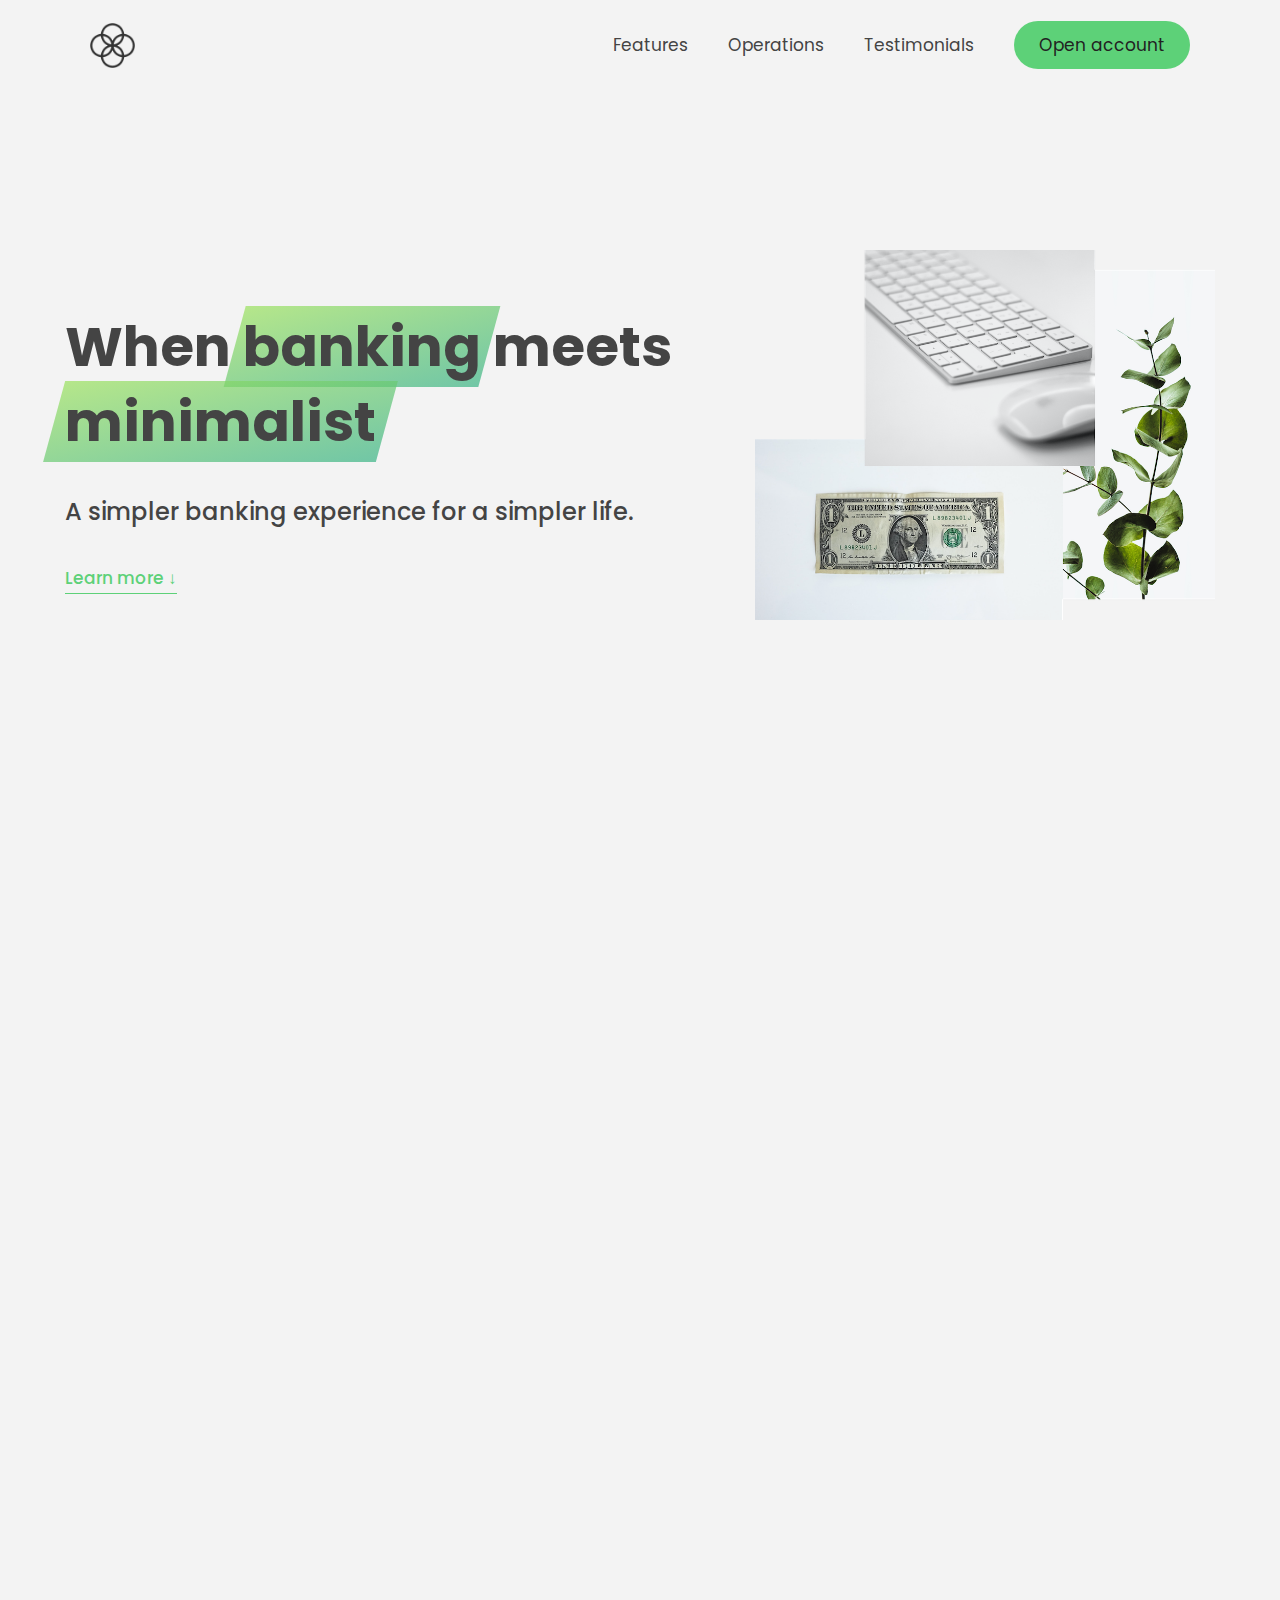
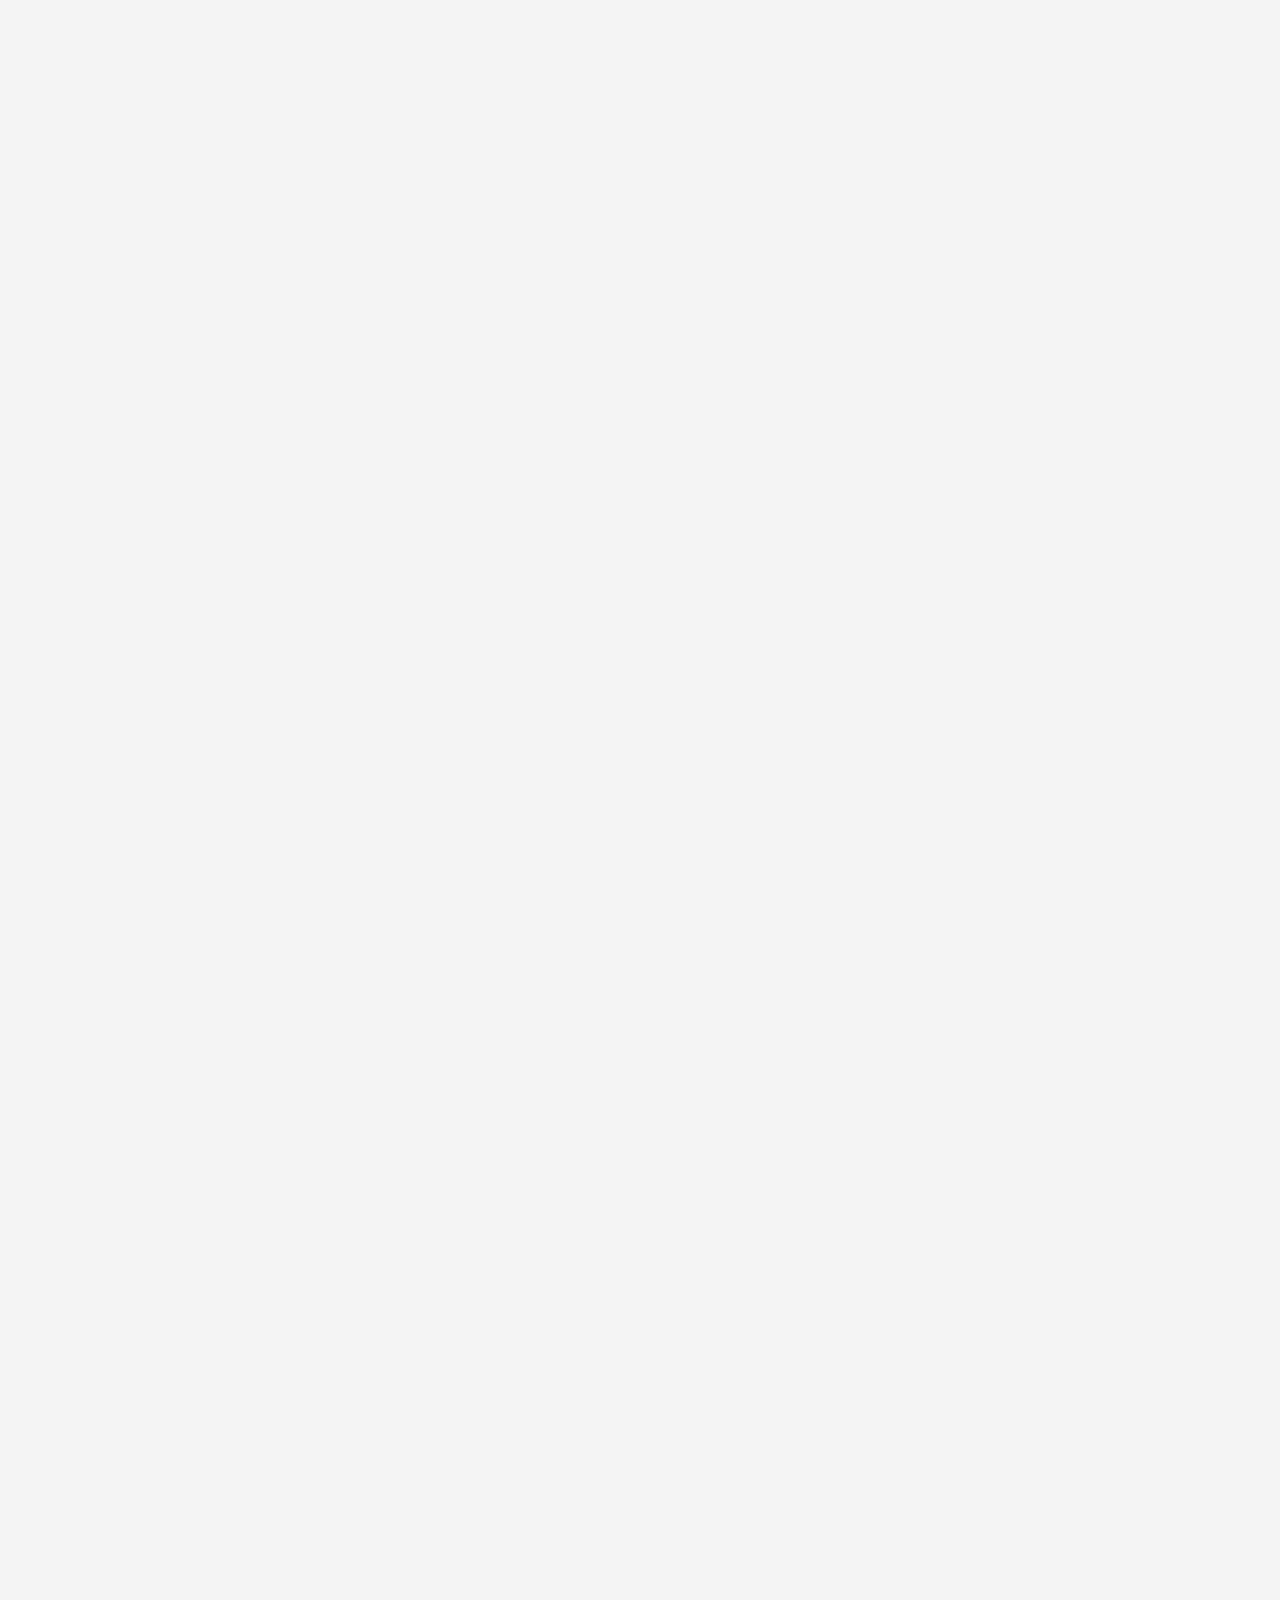
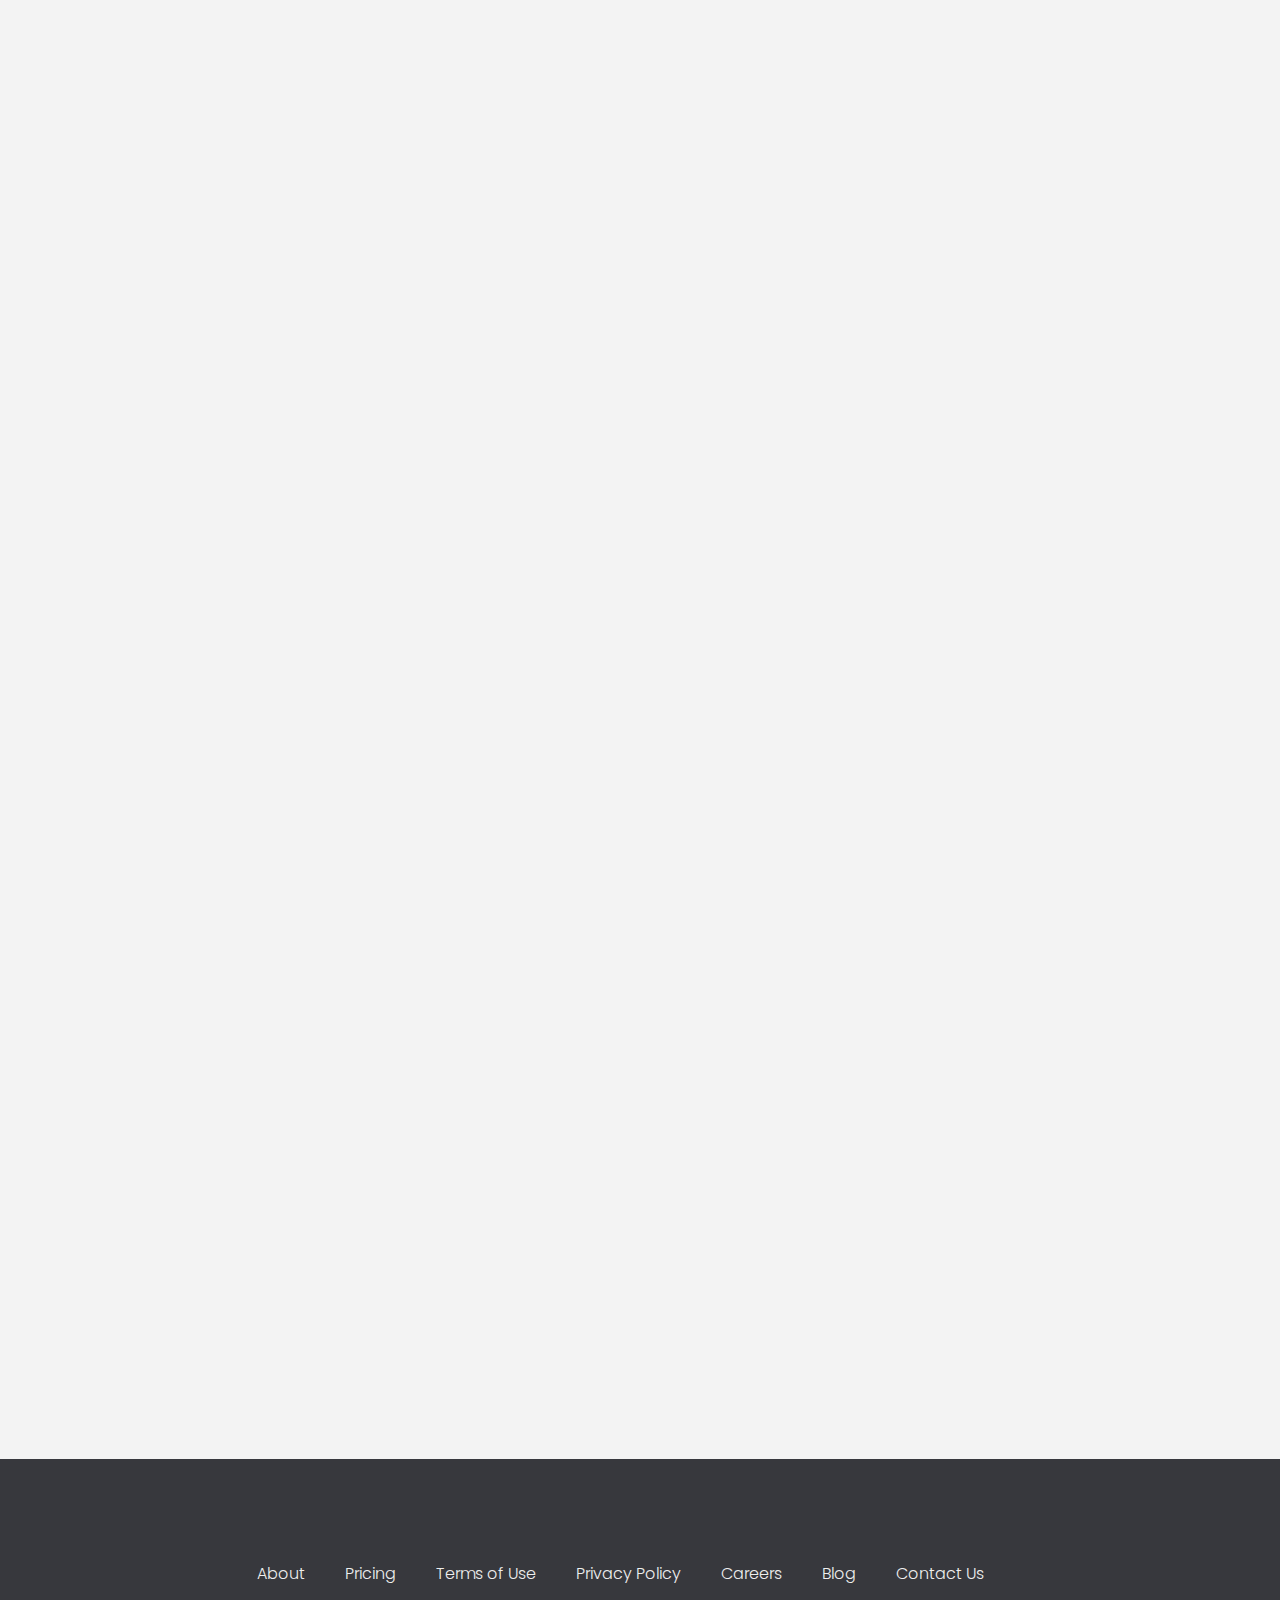
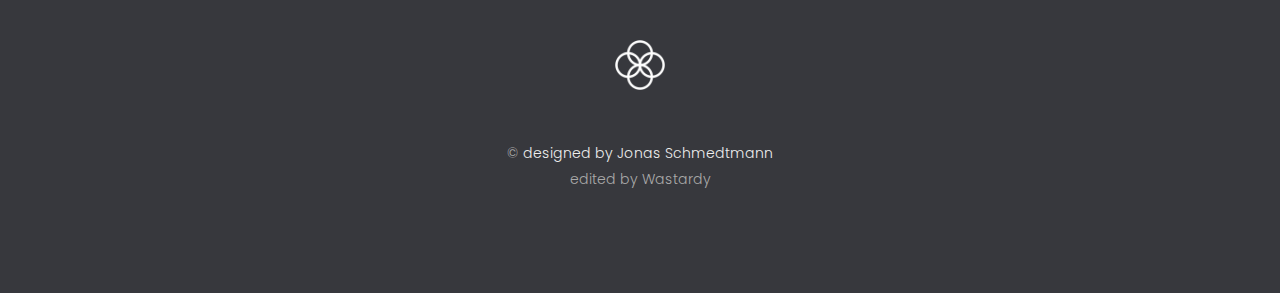
==== commit 92061e82: "fix path to the images in section 1" ====
--- a/website.html
+++ b/website.html
@@ -48,11 +48,11 @@
 
             <div class="header__title">
                 <h1>
-                When
-                <!-- Green highlight effect -->
-                <span class="highlight">banking</span>
-                meets<br />
-                <span class="highlight">minimalist</span>
+                    When
+                    <!-- Green highlight effect -->
+                    <span class="highlight">banking</span>
+                    meets<br />
+                    <span class="highlight">minimalist</span>
                 </h1>
                 <h4>A simpler banking experience for a simpler life.</h4>
                 <button class="btn--text btn--scroll-to">Learn more &DownArrow;</button>
@@ -75,7 +75,7 @@
             <div class="features">
                 <img
                     src="./images/digital_lazy.jpg"
-                    data-src="img/digital.jpg"
+                    data-src="./images/digital.jpg"
                     alt="Computer"
                     class="features__img lazy-img"
                 />
@@ -108,14 +108,14 @@
                 </div>
                 <img
                     src="./images/grow_lazy.jpg"
-                    data-src="img/grow.jpg"
+                    data-src="./images/grow.jpg"
                     alt="Plant"
                     class="features__img lazy-img"
                 />
 
                 <img
                     src="./images/card_lazy.jpg"
-                    data-src="img/card.jpg"
+                    data-src="./images/card.jpg"
                     alt="Credit card"
                     class="features__img lazy-img"
                 />
@@ -135,6 +135,7 @@
             </div>
         </section>
 
+        <!-- Operations -->
         <section class="section" id="section--2">
             <div class="section__title">
                 <h2 class="section__description">Operations</h2>
@@ -212,6 +213,7 @@
             </div>
         </section>
 
+        <!-- Testimonials -->
         <section class="section" id="section--3">
             <div class="section__title section__title--testimonials">
                 <h2 class="section__description">Not sure yet?</h2>
--- a/css/website.css
+++ b/css/website.css
@@ -122,12 +122,17 @@
     width: 100%;
     padding: 0 6rem;
     z-index: 100;
+    transition: background-color 0.6s ease-in-out, padding 1s ease-in-out;
 }
 
 /* nav and stickly class at the same time */
 .nav.sticky {
     position: fixed;
+    top: 0;
+    left: 0;
+    width: 100%;
     background-color: rgba(255, 255, 255, 0.95);
+    padding: 0 4rem; /* change for smooth animation */
 }
 
 .nav__logo {
